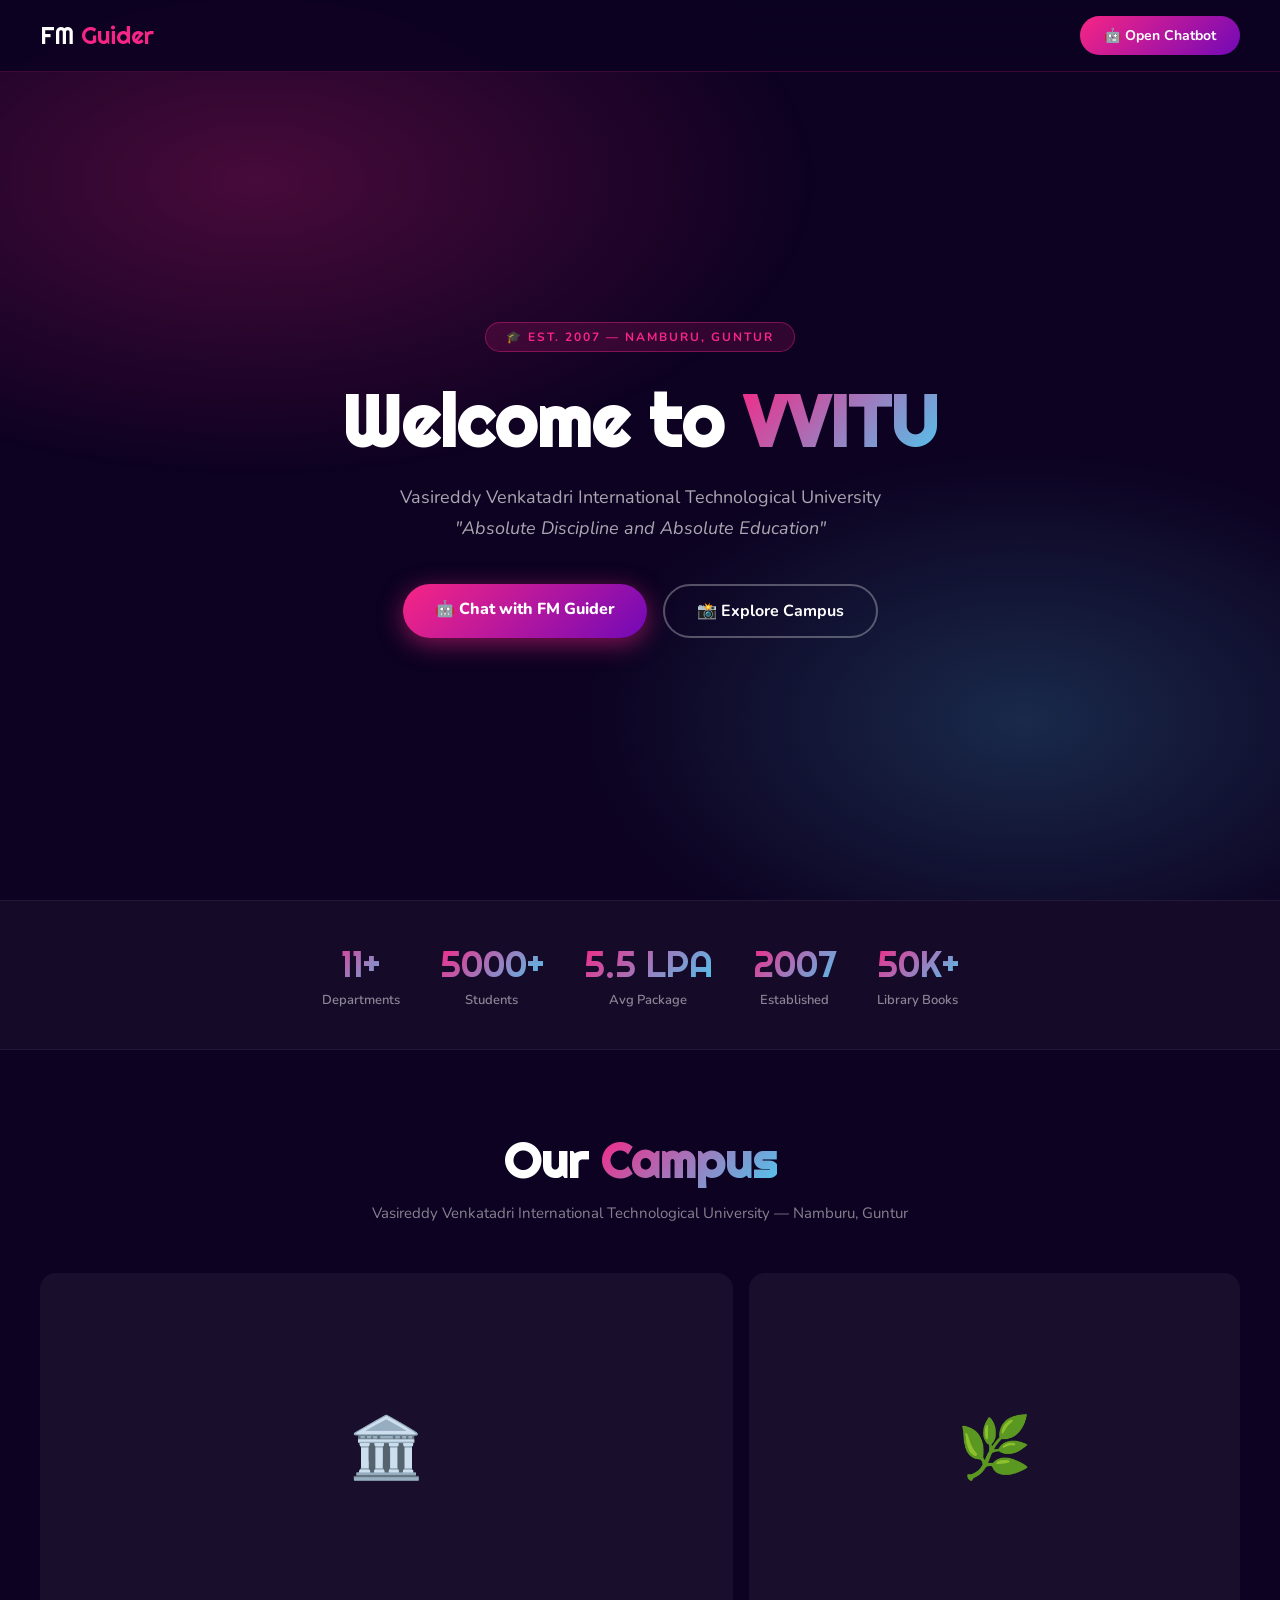
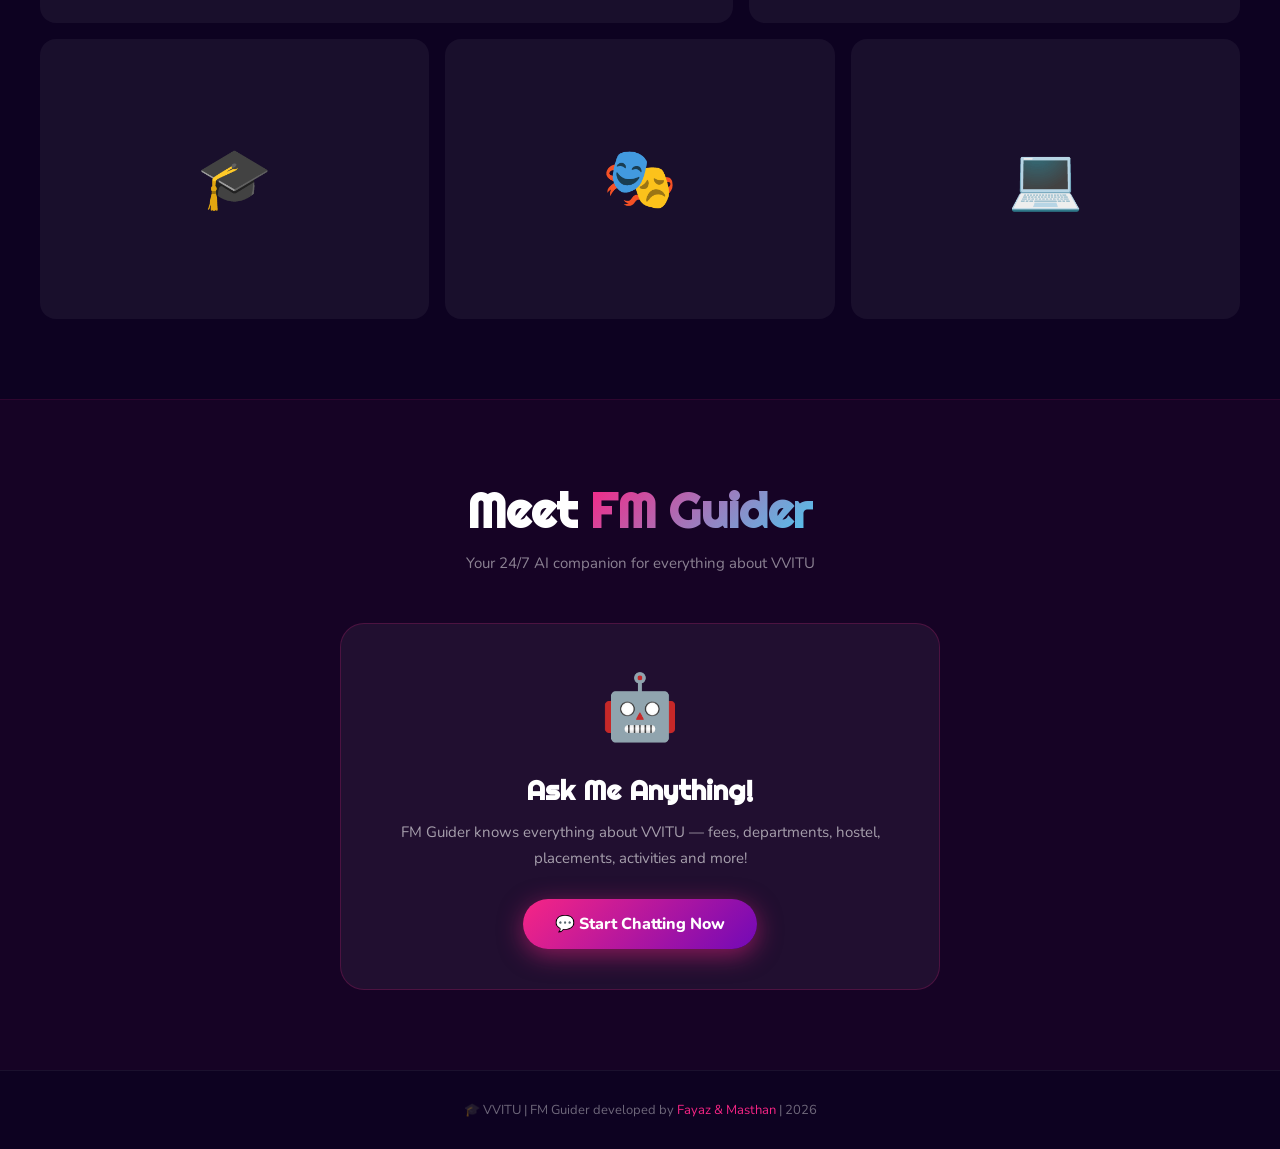
==== templates/index.html @ 121004aa "templates/index.html" ====
<!DOCTYPE html>
<html lang="en">
<head>
<meta charset="UTF-8">
<meta name="viewport" content="width=device-width, initial-scale=1.0">
<title>VVITU — FM Guider</title>
<link href="https://fonts.googleapis.com/css2?family=Nunito:wght@400;600;700;800;900&family=Righteous&display=swap" rel="stylesheet">
<style>
*{margin:0;padding:0;box-sizing:border-box;}
body{font-family:"Nunito",sans-serif;background:#0d0221;color:white;overflow-x:hidden;}
body::before{content:"";position:fixed;inset:0;background:radial-gradient(ellipse 80% 60% at 20% 20%,rgba(247,37,133,0.25) 0%,transparent 55%),radial-gradient(ellipse 70% 60% at 80% 80%,rgba(76,201,240,0.2) 0%,transparent 50%);pointer-events:none;}
nav{position:fixed;top:0;left:0;right:0;z-index:100;display:flex;justify-content:space-between;align-items:center;padding:16px 40px;background:rgba(13,2,33,0.92);backdrop-filter:blur(20px);border-bottom:1px solid rgba(247,37,133,0.2);}
.logo{font-family:"Righteous",sans-serif;font-size:24px;}.logo span{color:#f72585;}
.nav-btn{background:linear-gradient(135deg,#f72585,#7209b7);color:white;border:none;padding:10px 24px;border-radius:100px;font-size:14px;font-weight:700;cursor:pointer;font-family:"Nunito",sans-serif;text-decoration:none;}
.hero{min-height:100vh;display:flex;flex-direction:column;justify-content:center;align-items:center;text-align:center;padding:120px 20px 60px;position:relative;}
.badge{background:rgba(247,37,133,0.15);border:1px solid rgba(247,37,133,0.4);color:#f72585;padding:6px 20px;border-radius:100px;font-size:12px;font-weight:700;letter-spacing:2px;text-transform:uppercase;margin-bottom:24px;}
h1{font-family:"Righteous",sans-serif;font-size:clamp(36px,6vw,72px);margin-bottom:16px;}
h1 span{background:linear-gradient(135deg,#f72585,#4cc9f0);-webkit-background-clip:text;-webkit-text-fill-color:transparent;}
.hero p{font-size:clamp(14px,2vw,18px);color:rgba(255,255,255,0.65);max-width:600px;margin:0 auto 40px;line-height:1.7;}
.btns{display:flex;gap:16px;flex-wrap:wrap;justify-content:center;}
.btn1{background:linear-gradient(135deg,#f72585,#7209b7);color:white;border:none;padding:14px 32px;border-radius:100px;font-size:16px;font-weight:800;cursor:pointer;font-family:"Nunito",sans-serif;text-decoration:none;display:inline-block;box-shadow:0 6px 24px rgba(247,37,133,0.5);transition:all 0.3s;}
.btn1:hover{transform:translateY(-3px);}
.btn2{background:transparent;color:white;border:2px solid rgba(255,255,255,0.3);padding:14px 32px;border-radius:100px;font-size:16px;font-weight:700;cursor:pointer;font-family:"Nunito",sans-serif;text-decoration:none;display:inline-block;transition:all 0.3s;}
.btn2:hover{border-color:#f72585;color:#f72585;}
.stats{display:flex;justify-content:center;gap:40px;flex-wrap:wrap;padding:40px 20px;background:rgba(255,255,255,0.03);border-top:1px solid rgba(255,255,255,0.06);border-bottom:1px solid rgba(255,255,255,0.06);}
.stat{text-align:center;}
.sn{font-family:"Righteous",sans-serif;font-size:36px;background:linear-gradient(135deg,#f72585,#4cc9f0);-webkit-background-clip:text;-webkit-text-fill-color:transparent;}
.sl{font-size:13px;color:rgba(255,255,255,0.5);margin-top:4px;font-weight:600;}
.gsec{padding:80px 20px;}
.stitle{text-align:center;margin-bottom:50px;}
.stitle h2{font-family:"Righteous",sans-serif;font-size:clamp(28px,4vw,48px);margin-bottom:12px;}
.stitle h2 span{background:linear-gradient(135deg,#f72585,#4cc9f0);-webkit-background-clip:text;-webkit-text-fill-color:transparent;}
.stitle p{color:rgba(255,255,255,0.5);font-size:15px;}
.gg{max-width:1200px;margin:0 auto;display:grid;grid-template-columns:repeat(12,1fr);gap:16px;}
.gi{border-radius:16px;overflow:hidden;cursor:pointer;background:rgba(255,255,255,0.05);display:flex;align-items:center;justify-content:center;font-size:60px;}
.gi:nth-child(1){grid-column:span 7;height:350px;}
.gi:nth-child(2){grid-column:span 5;height:350px;}
.gi:nth-child(3){grid-column:span 4;height:280px;}
.gi:nth-child(4){grid-column:span 4;height:280px;}
.gi:nth-child(5){grid-column:span 4;height:280px;}
.csec{padding:80px 20px;text-align:center;background:rgba(247,37,133,0.04);border-top:1px solid rgba(247,37,133,0.1);}
.ccard{max-width:600px;margin:40px auto 0;background:rgba(255,255,255,0.05);border:1px solid rgba(247,37,133,0.2);border-radius:24px;padding:40px;}
.cico{font-size:64px;margin-bottom:20px;display:block;animation:float 3s ease-in-out infinite;}
@keyframes float{0%,100%{transform:translateY(0);}50%{transform:translateY(-10px);}}
.ccard h3{font-family:"Righteous",sans-serif;font-size:28px;margin-bottom:12px;}
.ccard p{color:rgba(255,255,255,0.6);margin-bottom:28px;font-size:15px;line-height:1.7;}
footer{text-align:center;padding:30px 20px;border-top:1px solid rgba(255,255,255,0.06);color:rgba(255,255,255,0.4);font-size:13px;}
footer span{color:#f72585;}
@media(max-width:768px){
nav{padding:14px 20px;}
.gi:nth-child(1),.gi:nth-child(2),.gi:nth-child(3),.gi:nth-child(4),.gi:nth-child(5){grid-column:span 12;height:180px;}
}
</style>
</head>
<body>
<nav>
<div class="logo">FM <span>Guider</span></div>
<a href="/chat" class="nav-btn">🤖 Open Chatbot</a>
</nav>
<section class="hero">
<div class="badge">🎓 Est. 2007 — Namburu, Guntur</div>
<h1>Welcome to <span>VVITU</span></h1>
<p>Vasireddy Venkatadri International Technological University<br><em>"Absolute Discipline and Absolute Education"</em></p>
<div class="btns">
<a href="/chat" class="btn1">🤖 Chat with FM Guider</a>
<a href="#gallery" class="btn2">📸 Explore Campus</a>
</div>
</section>
<div class="stats">
<div class="stat"><div class="sn">11+</div><div class="sl">Departments</div></div>
<div class="stat"><div class="sn">5000+</div><div class="sl">Students</div></div>
<div class="stat"><div class="sn">5.5 LPA</div><div class="sl">Avg Package</div></div>
<div class="stat"><div class="sn">2007</div><div class="sl">Established</div></div>
<div class="stat"><div class="sn">50K+</div><div class="sl">Library Books</div></div>
</div>
<section class="gsec" id="gallery">
<div class="stitle"><h2>Our <span>Campus</span></h2><p>Vasireddy Venkatadri International Technological University — Namburu, Guntur</p></div>
<div class="gg">
<div class="gi">🏛️</div>
<div class="gi">🌿</div>
<div class="gi">🎓</div>
<div class="gi">🎭</div>
<div class="gi">💻</div>
</div>
</section>
<section class="csec">
<div class="stitle"><h2>Meet <span>FM Guider</span></h2><p>Your 24/7 AI companion for everything about VVITU</p></div>
<div class="ccard">
<span class="cico">🤖</span>
<h3>Ask Me Anything!</h3>
<p>FM Guider knows everything about VVITU — fees, departments, hostel, placements, activities and more!</p>
<a href="/chat" class="btn1">💬 Start Chatting Now</a>
</div>
</section>
<footer>🎓 VVITU | FM Guider developed by <span>Fayaz & Masthan</span> | 2026</footer>
</body>
</html>
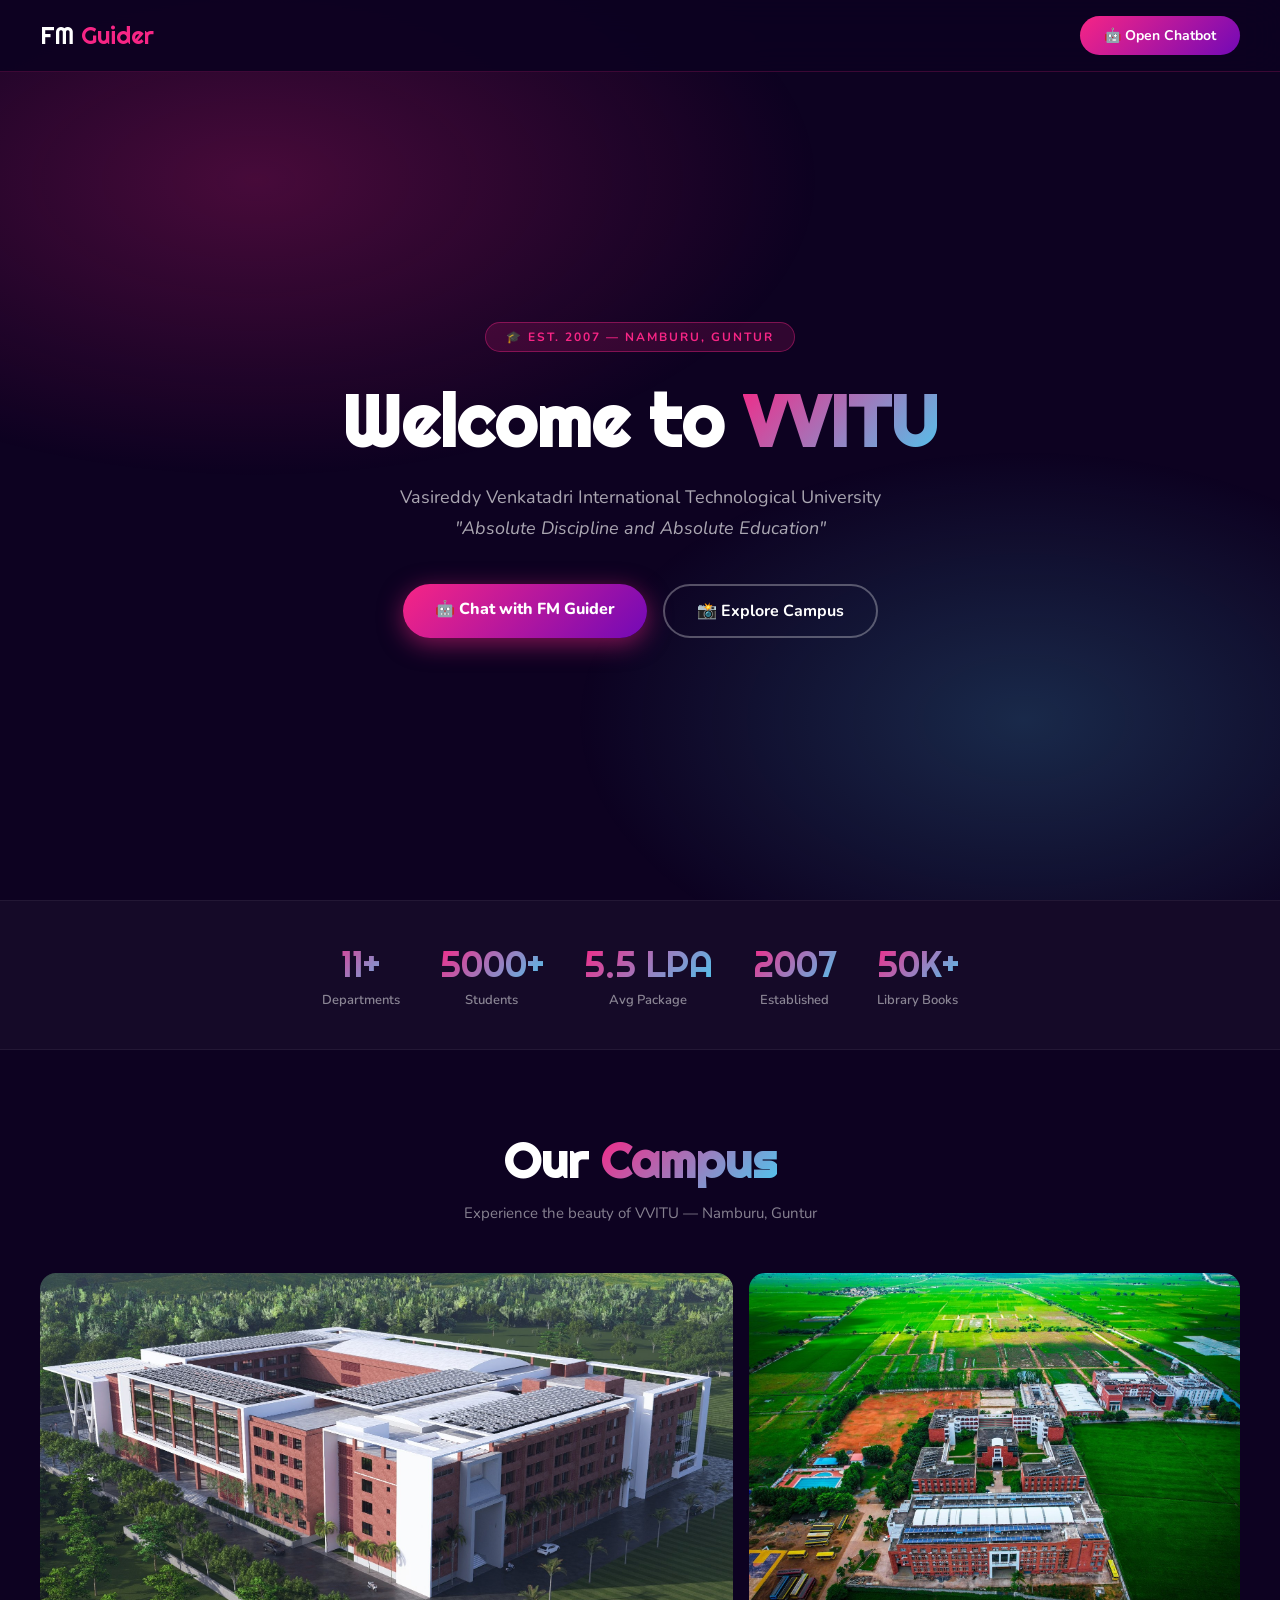
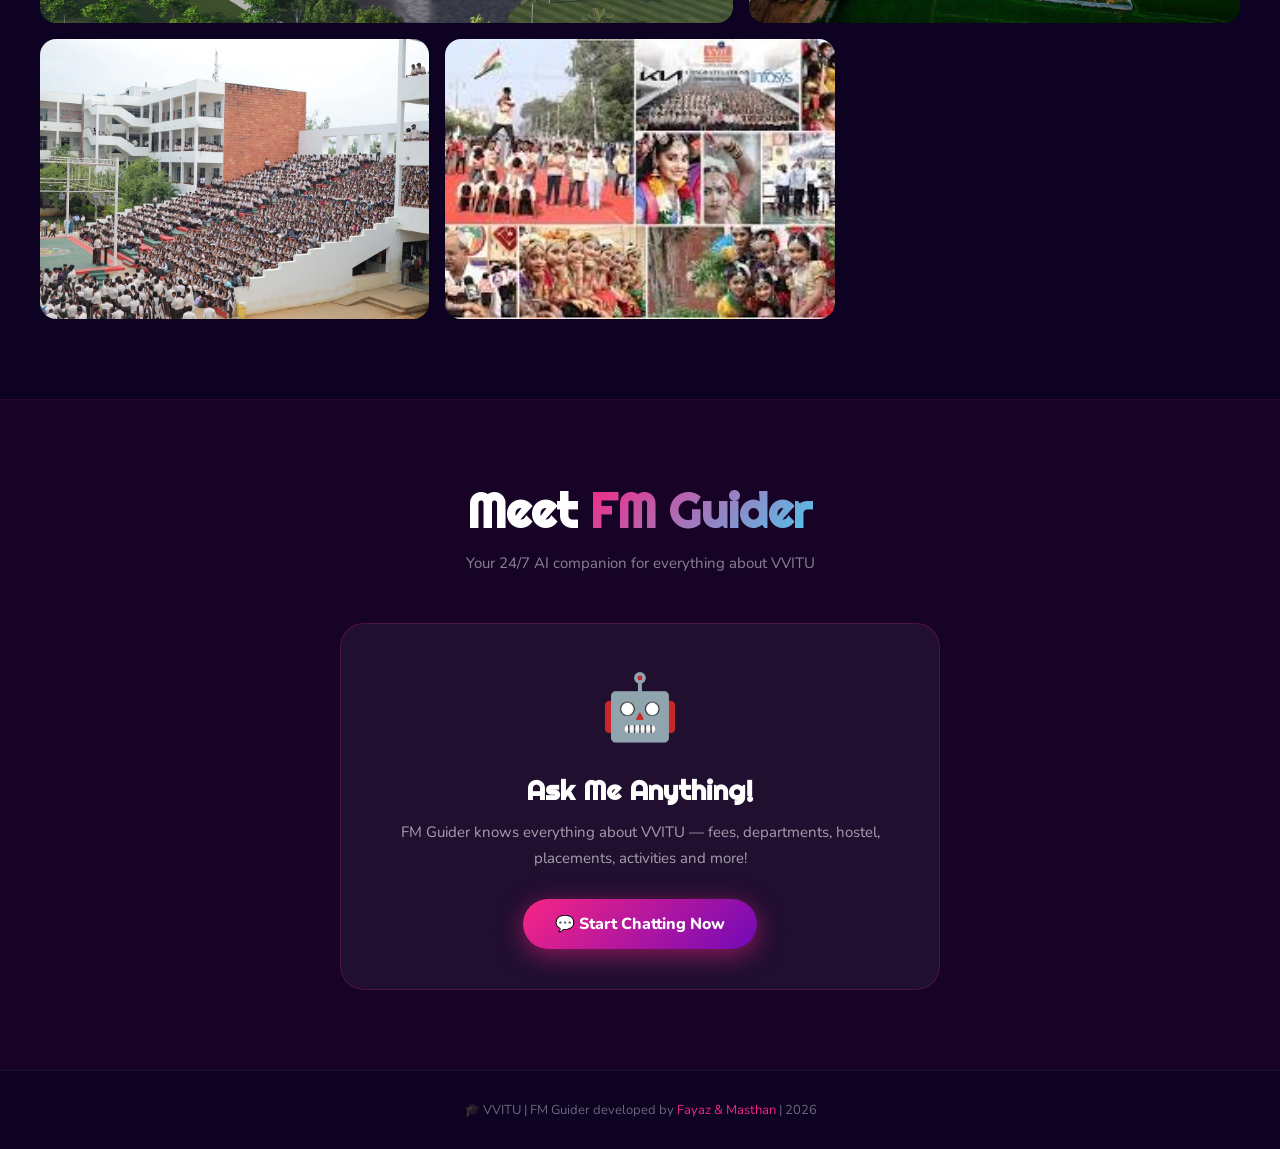
==== commit 66193eda: "Added images and removed emogies" ====
--- a/templates/index.html
+++ b/templates/index.html
@@ -13,14 +13,14 @@
 .logo{font-family:"Righteous",sans-serif;font-size:24px;}.logo span{color:#f72585;}
 .nav-btn{background:linear-gradient(135deg,#f72585,#7209b7);color:white;border:none;padding:10px 24px;border-radius:100px;font-size:14px;font-weight:700;cursor:pointer;font-family:"Nunito",sans-serif;text-decoration:none;}
 .hero{min-height:100vh;display:flex;flex-direction:column;justify-content:center;align-items:center;text-align:center;padding:120px 20px 60px;position:relative;}
-.badge{background:rgba(247,37,133,0.15);border:1px solid rgba(247,37,133,0.4);color:#f72585;padding:6px 20px;border-radius:100px;font-size:12px;font-weight:700;letter-spacing:2px;text-transform:uppercase;margin-bottom:24px;}
-h1{font-family:"Righteous",sans-serif;font-size:clamp(36px,6vw,72px);margin-bottom:16px;}
+.badge{background:rgba(247,37,133,0.15);border:1px solid rgba(247,37,133,0.4);color:#f72585;padding:6px 20px;border-radius:100px;font-size:12px;font-weight:700;letter-spacing:2px;text-transform:uppercase;margin-bottom:24px;position:relative;z-index:1;}
+h1{font-family:"Righteous",sans-serif;font-size:clamp(36px,6vw,72px);margin-bottom:16px;position:relative;z-index:1;}
 h1 span{background:linear-gradient(135deg,#f72585,#4cc9f0);-webkit-background-clip:text;-webkit-text-fill-color:transparent;}
-.hero p{font-size:clamp(14px,2vw,18px);color:rgba(255,255,255,0.65);max-width:600px;margin:0 auto 40px;line-height:1.7;}
-.btns{display:flex;gap:16px;flex-wrap:wrap;justify-content:center;}
+.hero p{font-size:clamp(14px,2vw,18px);color:rgba(255,255,255,0.65);max-width:600px;margin:0 auto 40px;line-height:1.7;position:relative;z-index:1;}
+.btns{display:flex;gap:16px;flex-wrap:wrap;justify-content:center;position:relative;z-index:1;}
 .btn1{background:linear-gradient(135deg,#f72585,#7209b7);color:white;border:none;padding:14px 32px;border-radius:100px;font-size:16px;font-weight:800;cursor:pointer;font-family:"Nunito",sans-serif;text-decoration:none;display:inline-block;box-shadow:0 6px 24px rgba(247,37,133,0.5);transition:all 0.3s;}
 .btn1:hover{transform:translateY(-3px);}
-.btn2{background:transparent;color:white;border:2px solid rgba(255,255,255,0.3);padding:14px 32px;border-radius:100px;font-size:16px;font-weight:700;cursor:pointer;font-family:"Nunito",sans-serif;text-decoration:none;display:inline-block;transition:all 0.3s;}
+.btn2{background:transparent;color:white;border:2px solid rgba(255,255,255,0.3);padding:14px 32px;border-radius:100px;font-size:16px;font-weight:700;font-family:"Nunito",sans-serif;text-decoration:none;display:inline-block;transition:all 0.3s;}
 .btn2:hover{border-color:#f72585;color:#f72585;}
 .stats{display:flex;justify-content:center;gap:40px;flex-wrap:wrap;padding:40px 20px;background:rgba(255,255,255,0.03);border-top:1px solid rgba(255,255,255,0.06);border-bottom:1px solid rgba(255,255,255,0.06);}
 .stat{text-align:center;}
@@ -32,7 +32,9 @@
 .stitle h2 span{background:linear-gradient(135deg,#f72585,#4cc9f0);-webkit-background-clip:text;-webkit-text-fill-color:transparent;}
 .stitle p{color:rgba(255,255,255,0.5);font-size:15px;}
 .gg{max-width:1200px;margin:0 auto;display:grid;grid-template-columns:repeat(12,1fr);gap:16px;}
-.gi{border-radius:16px;overflow:hidden;cursor:pointer;background:rgba(255,255,255,0.05);display:flex;align-items:center;justify-content:center;font-size:60px;}
+.gi{border-radius:16px;overflow:hidden;cursor:pointer;}
+.gi img{width:100%;height:100%;object-fit:cover;transition:transform 0.4s;display:block;}
+.gi:hover img{transform:scale(1.05);}
 .gi:nth-child(1){grid-column:span 7;height:350px;}
 .gi:nth-child(2){grid-column:span 5;height:350px;}
 .gi:nth-child(3){grid-column:span 4;height:280px;}
@@ -48,15 +50,12 @@
 footer span{color:#f72585;}
 @media(max-width:768px){
 nav{padding:14px 20px;}
-.gi:nth-child(1),.gi:nth-child(2),.gi:nth-child(3),.gi:nth-child(4),.gi:nth-child(5){grid-column:span 12;height:180px;}
+.gi:nth-child(1),.gi:nth-child(2),.gi:nth-child(3),.gi:nth-child(4),.gi:nth-child(5){grid-column:span 12;height:220px;}
 }
 </style>
 </head>
 <body>
-<nav>
-<div class="logo">FM <span>Guider</span></div>
-<a href="/chat" class="nav-btn">🤖 Open Chatbot</a>
-</nav>
+<nav><div class="logo">FM <span>Guider</span></div><a href="/chat" class="nav-btn">🤖 Open Chatbot</a></nav>
 <section class="hero">
 <div class="badge">🎓 Est. 2007 — Namburu, Guntur</div>
 <h1>Welcome to <span>VVITU</span></h1>
@@ -74,13 +73,13 @@
 <div class="stat"><div class="sn">50K+</div><div class="sl">Library Books</div></div>
 </div>
 <section class="gsec" id="gallery">
-<div class="stitle"><h2>Our <span>Campus</span></h2><p>Vasireddy Venkatadri International Technological University — Namburu, Guntur</p></div>
+<div class="stitle"><h2>Our <span>Campus</span></h2><p>Experience the beauty of VVITU — Namburu, Guntur</p></div>
 <div class="gg">
-<div class="gi">🏛️</div>
-<div class="gi">🌿</div>
-<div class="gi">🎓</div>
-<div class="gi">🎭</div>
-<div class="gi">💻</div>
+<div class="gi"><img src="[data-uri]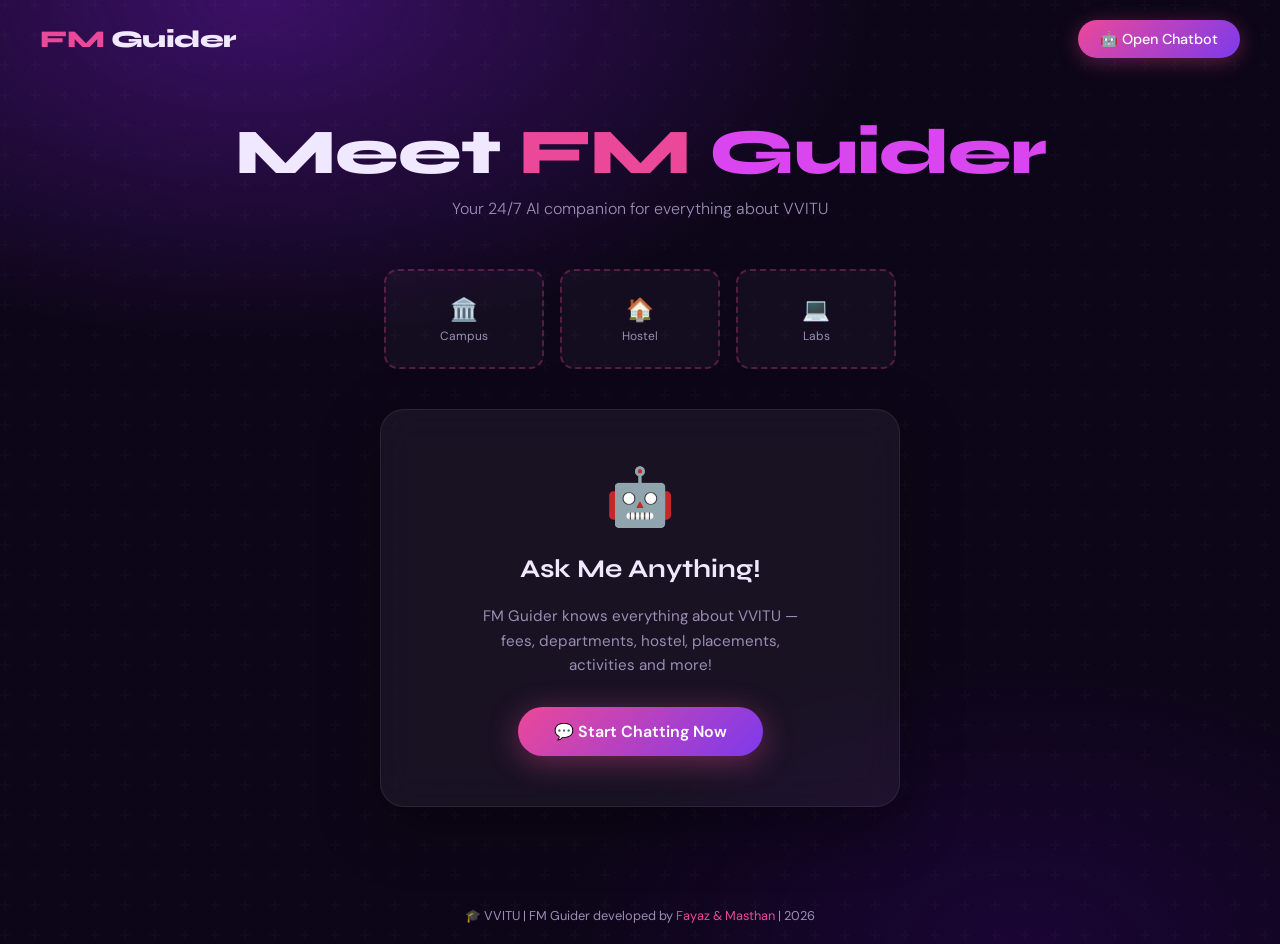
==== commit dd89e6b5: "updated index.html" ====
--- a/templates/index.html
+++ b/templates/index.html
@@ -1,96 +1,710 @@
 <!DOCTYPE html>
 <html lang="en">
 <head>
-<meta charset="UTF-8">
-<meta name="viewport" content="width=device-width, initial-scale=1.0">
-<title>VVITU — FM Guider</title>
-<link href="https://fonts.googleapis.com/css2?family=Nunito:wght@400;600;700;800;900&family=Righteous&display=swap" rel="stylesheet">
+<meta charset="UTF-8"/>
+<meta name="viewport" content="width=device-width, initial-scale=1.0"/>
+<title>FM Guider – VVITU AI Companion</title>
 <style>
-*{margin:0;padding:0;box-sizing:border-box;}
-body{font-family:"Nunito",sans-serif;background:#0d0221;color:white;overflow-x:hidden;}
-body::before{content:"";position:fixed;inset:0;background:radial-gradient(ellipse 80% 60% at 20% 20%,rgba(247,37,133,0.25) 0%,transparent 55%),radial-gradient(ellipse 70% 60% at 80% 80%,rgba(76,201,240,0.2) 0%,transparent 50%);pointer-events:none;}
-nav{position:fixed;top:0;left:0;right:0;z-index:100;display:flex;justify-content:space-between;align-items:center;padding:16px 40px;background:rgba(13,2,33,0.92);backdrop-filter:blur(20px);border-bottom:1px solid rgba(247,37,133,0.2);}
-.logo{font-family:"Righteous",sans-serif;font-size:24px;}.logo span{color:#f72585;}
-.nav-btn{background:linear-gradient(135deg,#f72585,#7209b7);color:white;border:none;padding:10px 24px;border-radius:100px;font-size:14px;font-weight:700;cursor:pointer;font-family:"Nunito",sans-serif;text-decoration:none;}
-.hero{min-height:100vh;display:flex;flex-direction:column;justify-content:center;align-items:center;text-align:center;padding:120px 20px 60px;position:relative;}
-.badge{background:rgba(247,37,133,0.15);border:1px solid rgba(247,37,133,0.4);color:#f72585;padding:6px 20px;border-radius:100px;font-size:12px;font-weight:700;letter-spacing:2px;text-transform:uppercase;margin-bottom:24px;position:relative;z-index:1;}
-h1{font-family:"Righteous",sans-serif;font-size:clamp(36px,6vw,72px);margin-bottom:16px;position:relative;z-index:1;}
-h1 span{background:linear-gradient(135deg,#f72585,#4cc9f0);-webkit-background-clip:text;-webkit-text-fill-color:transparent;}
-.hero p{font-size:clamp(14px,2vw,18px);color:rgba(255,255,255,0.65);max-width:600px;margin:0 auto 40px;line-height:1.7;position:relative;z-index:1;}
-.btns{display:flex;gap:16px;flex-wrap:wrap;justify-content:center;position:relative;z-index:1;}
-.btn1{background:linear-gradient(135deg,#f72585,#7209b7);color:white;border:none;padding:14px 32px;border-radius:100px;font-size:16px;font-weight:800;cursor:pointer;font-family:"Nunito",sans-serif;text-decoration:none;display:inline-block;box-shadow:0 6px 24px rgba(247,37,133,0.5);transition:all 0.3s;}
-.btn1:hover{transform:translateY(-3px);}
-.btn2{background:transparent;color:white;border:2px solid rgba(255,255,255,0.3);padding:14px 32px;border-radius:100px;font-size:16px;font-weight:700;font-family:"Nunito",sans-serif;text-decoration:none;display:inline-block;transition:all 0.3s;}
-.btn2:hover{border-color:#f72585;color:#f72585;}
-.stats{display:flex;justify-content:center;gap:40px;flex-wrap:wrap;padding:40px 20px;background:rgba(255,255,255,0.03);border-top:1px solid rgba(255,255,255,0.06);border-bottom:1px solid rgba(255,255,255,0.06);}
-.stat{text-align:center;}
-.sn{font-family:"Righteous",sans-serif;font-size:36px;background:linear-gradient(135deg,#f72585,#4cc9f0);-webkit-background-clip:text;-webkit-text-fill-color:transparent;}
-.sl{font-size:13px;color:rgba(255,255,255,0.5);margin-top:4px;font-weight:600;}
-.gsec{padding:80px 20px;}
-.stitle{text-align:center;margin-bottom:50px;}
-.stitle h2{font-family:"Righteous",sans-serif;font-size:clamp(28px,4vw,48px);margin-bottom:12px;}
-.stitle h2 span{background:linear-gradient(135deg,#f72585,#4cc9f0);-webkit-background-clip:text;-webkit-text-fill-color:transparent;}
-.stitle p{color:rgba(255,255,255,0.5);font-size:15px;}
-.gg{max-width:1200px;margin:0 auto;display:grid;grid-template-columns:repeat(12,1fr);gap:16px;}
-.gi{border-radius:16px;overflow:hidden;cursor:pointer;}
-.gi img{width:100%;height:100%;object-fit:cover;transition:transform 0.4s;display:block;}
-.gi:hover img{transform:scale(1.05);}
-.gi:nth-child(1){grid-column:span 7;height:350px;}
-.gi:nth-child(2){grid-column:span 5;height:350px;}
-.gi:nth-child(3){grid-column:span 4;height:280px;}
-.gi:nth-child(4){grid-column:span 4;height:280px;}
-.gi:nth-child(5){grid-column:span 4;height:280px;}
-.csec{padding:80px 20px;text-align:center;background:rgba(247,37,133,0.04);border-top:1px solid rgba(247,37,133,0.1);}
-.ccard{max-width:600px;margin:40px auto 0;background:rgba(255,255,255,0.05);border:1px solid rgba(247,37,133,0.2);border-radius:24px;padding:40px;}
-.cico{font-size:64px;margin-bottom:20px;display:block;animation:float 3s ease-in-out infinite;}
-@keyframes float{0%,100%{transform:translateY(0);}50%{transform:translateY(-10px);}}
-.ccard h3{font-family:"Righteous",sans-serif;font-size:28px;margin-bottom:12px;}
-.ccard p{color:rgba(255,255,255,0.6);margin-bottom:28px;font-size:15px;line-height:1.7;}
-footer{text-align:center;padding:30px 20px;border-top:1px solid rgba(255,255,255,0.06);color:rgba(255,255,255,0.4);font-size:13px;}
-footer span{color:#f72585;}
-@media(max-width:768px){
-nav{padding:14px 20px;}
-.gi:nth-child(1),.gi:nth-child(2),.gi:nth-child(3),.gi:nth-child(4),.gi:nth-child(5){grid-column:span 12;height:220px;}
-}
+  @import url('https://fonts.googleapis.com/css2?family=Syne:wght@400;600;700;800&family=DM+Sans:wght@300;400;500&display=swap');
+
+  :root {
+    --bg: #0d0618;
+    --bg2: #130a24;
+    --purple: #7c3aed;
+    --pink: #ec4899;
+    --magenta: #d946ef;
+    --card: rgba(255,255,255,0.04);
+    --border: rgba(255,255,255,0.08);
+    --text: #f0e8ff;
+    --muted: #9c8db5;
+    --bot-bg: #ffffff;
+    --user-bubble: linear-gradient(135deg, #ec4899, #7c3aed);
+    --bot-bubble: #ffffff;
+  }
+
+  * { margin: 0; padding: 0; box-sizing: border-box; }
+
+  body {
+    font-family: 'DM Sans', sans-serif;
+    background: var(--bg);
+    color: var(--text);
+    min-height: 100vh;
+    overflow-x: hidden;
+  }
+
+  /* ── PAGES ── */
+  .page { display: none; }
+  .page.active { display: flex; flex-direction: column; }
+
+  /* Landing can scroll freely */
+  #landing.active { min-height: 100vh; }
+
+  /* Chatbot is locked to viewport — messages scroll inside */
+  #chatbot.active {
+    height: 100vh;
+    max-height: 100vh;
+    overflow: hidden;
+  }
+
+  /* ─────────────── LANDING PAGE ─────────────── */
+  #landing {
+    background: radial-gradient(ellipse 80% 60% at 20% 0%, #3b1066 0%, transparent 60%),
+                radial-gradient(ellipse 60% 50% at 80% 100%, #1a0535 0%, transparent 60%),
+                var(--bg);
+    position: relative;
+    overflow: hidden;
+  }
+
+  #landing::before {
+    content: '';
+    position: absolute;
+    inset: 0;
+    background: url("data:image/svg+xml,%3Csvg width='60' height='60' viewBox='0 0 60 60' xmlns='http://www.w3.org/2000/svg'%3E%3Cg fill='none' fill-rule='evenodd'%3E%3Cg fill='%239C92AC' fill-opacity='0.03'%3E%3Cpath d='M36 34v-4h-2v4h-4v2h4v4h2v-4h4v-2h-4zm0-30V0h-2v4h-4v2h4v4h2V6h4V4h-4zM6 34v-4H4v4H0v2h4v4h2v-4h4v-2H6zM6 4V0H4v4H0v2h4v4h2V6h4V4H6z'/%3E%3C/g%3E%3C/g%3E%3C/svg%3E");
+    pointer-events: none;
+  }
+
+  /* Landing Nav */
+  .l-nav {
+    display: flex;
+    align-items: center;
+    justify-content: space-between;
+    padding: 20px 40px;
+    position: relative;
+    z-index: 10;
+  }
+
+  .l-logo {
+    font-family: 'Syne', sans-serif;
+    font-size: 1.5rem;
+    font-weight: 800;
+    letter-spacing: -0.5px;
+  }
+
+  .l-logo span { color: var(--pink); }
+
+  .btn-open {
+    background: linear-gradient(135deg, var(--pink), var(--purple));
+    color: #fff;
+    border: none;
+    border-radius: 50px;
+    padding: 10px 22px;
+    font-family: 'DM Sans', sans-serif;
+    font-size: 0.9rem;
+    font-weight: 500;
+    cursor: pointer;
+    display: flex;
+    align-items: center;
+    gap: 8px;
+    transition: opacity 0.2s, transform 0.2s;
+    box-shadow: 0 4px 20px rgba(236, 72, 153, 0.35);
+  }
+
+  .btn-open:hover { opacity: 0.9; transform: translateY(-1px); }
+
+  /* Landing Hero */
+  .l-hero {
+    flex: 1;
+    display: flex;
+    flex-direction: column;
+    align-items: center;
+    justify-content: center;
+    text-align: center;
+    padding: 40px 20px 80px;
+    position: relative;
+    z-index: 10;
+    gap: 40px;
+  }
+
+  .l-title {
+    font-family: 'Syne', sans-serif;
+    font-size: clamp(2.2rem, 6vw, 4rem);
+    font-weight: 800;
+    line-height: 1.1;
+    letter-spacing: -1px;
+  }
+
+  .l-title .fm { color: var(--pink); }
+  .l-title .guider { color: var(--magenta); }
+
+  .l-subtitle {
+    color: var(--muted);
+    font-size: 1rem;
+    margin-top: 10px;
+    font-weight: 300;
+  }
+
+  /* Bot card */
+  .bot-card {
+    background: rgba(255,255,255,0.05);
+    backdrop-filter: blur(20px);
+    border: 1px solid var(--border);
+    border-radius: 24px;
+    padding: 50px 40px;
+    max-width: 520px;
+    width: 100%;
+    display: flex;
+    flex-direction: column;
+    align-items: center;
+    gap: 20px;
+    box-shadow: 0 20px 60px rgba(0,0,0,0.4);
+  }
+
+  .bot-emoji { font-size: 3.5rem; animation: float 3s ease-in-out infinite; }
+
+  @keyframes float {
+    0%, 100% { transform: translateY(0); }
+    50% { transform: translateY(-8px); }
+  }
+
+  .bot-card h2 {
+    font-family: 'Syne', sans-serif;
+    font-size: 1.6rem;
+    font-weight: 700;
+  }
+
+  .bot-card p {
+    color: var(--muted);
+    font-size: 0.95rem;
+    line-height: 1.6;
+    text-align: center;
+    max-width: 340px;
+  }
+
+  .btn-start {
+    background: linear-gradient(135deg, var(--pink), var(--purple));
+    color: #fff;
+    border: none;
+    border-radius: 50px;
+    padding: 14px 36px;
+    font-family: 'DM Sans', sans-serif;
+    font-size: 1rem;
+    font-weight: 600;
+    cursor: pointer;
+    display: flex;
+    align-items: center;
+    gap: 10px;
+    transition: transform 0.2s, box-shadow 0.2s;
+    box-shadow: 0 6px 30px rgba(236, 72, 153, 0.4);
+    margin-top: 10px;
+  }
+
+  .btn-start:hover { transform: translateY(-2px); box-shadow: 0 10px 40px rgba(236, 72, 153, 0.5); }
+
+  /* Image row on landing */
+  .l-images {
+    display: flex;
+    gap: 16px;
+    flex-wrap: wrap;
+    justify-content: center;
+    margin-top: 10px;
+  }
+
+  .l-img-slot {
+    width: 160px;
+    height: 100px;
+    border-radius: 14px;
+    border: 2px dashed rgba(236,72,153,0.3);
+    background: rgba(255,255,255,0.03);
+    display: flex;
+    flex-direction: column;
+    align-items: center;
+    justify-content: center;
+    gap: 6px;
+    color: var(--muted);
+    font-size: 0.75rem;
+    overflow: hidden;
+    position: relative;
+    cursor: pointer;
+    transition: border-color 0.2s;
+  }
+
+  .l-img-slot:hover { border-color: var(--pink); }
+  .l-img-slot img { width: 100%; height: 100%; object-fit: cover; position: absolute; inset: 0; border-radius: 12px; }
+  .l-img-slot .slot-label { z-index: 1; display: flex; flex-direction: column; align-items: center; gap: 4px; }
+  .l-img-slot .slot-icon { font-size: 1.4rem; }
+
+  /* Landing footer */
+  .l-footer {
+    text-align: center;
+    padding: 20px;
+    color: var(--muted);
+    font-size: 0.8rem;
+    position: relative;
+    z-index: 10;
+  }
+
+  .l-footer a { color: var(--pink); text-decoration: none; }
+
+  /* ─────────────── CHATBOT PAGE ─────────────── */
+  #chatbot {
+    background: #f7f0ff;
+    flex-direction: column;
+  }
+
+  /* Chat Header */
+  .c-header {
+    background: linear-gradient(135deg, #7c3aed, #a855f7);
+    padding: 16px 24px;
+    display: flex;
+    align-items: center;
+    gap: 14px;
+    position: relative;
+    box-shadow: 0 4px 20px rgba(124, 58, 237, 0.3);
+  }
+
+  .c-header-icon {
+    width: 44px;
+    height: 44px;
+    background: rgba(255,255,255,0.2);
+    border-radius: 12px;
+    display: flex;
+    align-items: center;
+    justify-content: center;
+    font-size: 1.4rem;
+  }
+
+  .c-header-info { flex: 1; }
+
+  .c-header-info h1 {
+    font-family: 'Syne', sans-serif;
+    font-size: 1.2rem;
+    font-weight: 700;
+    color: #fff;
+  }
+
+  .c-header-info p {
+    font-size: 0.8rem;
+    color: rgba(255,255,255,0.7);
+  }
+
+  .c-online {
+    width: 10px;
+    height: 10px;
+    background: #4ade80;
+    border-radius: 50%;
+    box-shadow: 0 0 8px #4ade80;
+  }
+
+  /* CLOSE BUTTON */
+  .btn-close {
+    width: 36px;
+    height: 36px;
+    border-radius: 50%;
+    background: rgba(255,255,255,0.15);
+    border: 1px solid rgba(255,255,255,0.25);
+    color: #fff;
+    font-size: 1.1rem;
+    font-weight: 700;
+    cursor: pointer;
+    display: flex;
+    align-items: center;
+    justify-content: center;
+    transition: background 0.2s, transform 0.2s;
+    line-height: 1;
+  }
+
+  .btn-close:hover {
+    background: rgba(255,255,255,0.3);
+    transform: scale(1.1) rotate(90deg);
+  }
+
+  /* Quick action pills */
+  .c-pills {
+    display: flex;
+    gap: 8px;
+    padding: 12px 18px;
+    overflow-x: auto;
+    scrollbar-width: none;
+    background: #fff;
+    border-bottom: 1px solid #e8d8ff;
+  }
+
+  .c-pills::-webkit-scrollbar { display: none; }
+
+  .pill {
+    white-space: nowrap;
+    background: #fff;
+    border: 1.5px solid #e8d8ff;
+    border-radius: 50px;
+    padding: 6px 14px;
+    font-size: 0.8rem;
+    cursor: pointer;
+    transition: all 0.2s;
+    color: #5b21b6;
+    font-weight: 500;
+    display: flex;
+    align-items: center;
+    gap: 5px;
+  }
+
+  .pill:hover {
+    background: linear-gradient(135deg, #ec4899, #7c3aed);
+    color: #fff;
+    border-color: transparent;
+  }
+
+  /* Messages */
+  .c-messages {
+    flex: 1;
+    min-height: 0;
+    overflow-y: auto;
+    padding: 20px 16px;
+    display: flex;
+    flex-direction: column;
+    gap: 16px;
+    scroll-behavior: smooth;
+  }
+
+  .c-messages::-webkit-scrollbar { width: 4px; }
+  .c-messages::-webkit-scrollbar-track { background: transparent; }
+  .c-messages::-webkit-scrollbar-thumb { background: #d8b4fe; border-radius: 4px; }
+
+  /* Message bubbles */
+  .msg { display: flex; align-items: flex-end; gap: 10px; max-width: 88%; animation: msgIn 0.3s ease; }
+
+  @keyframes msgIn {
+    from { opacity: 0; transform: translateY(10px); }
+    to { opacity: 1; transform: translateY(0); }
+  }
+
+  .msg.user { align-self: flex-end; flex-direction: row-reverse; }
+  .msg.bot  { align-self: flex-start; }
+
+  .msg-avatar {
+    width: 32px;
+    height: 32px;
+    border-radius: 50%;
+    background: #e8d8ff;
+    display: flex;
+    align-items: center;
+    justify-content: center;
+    font-size: 1rem;
+    flex-shrink: 0;
+  }
+
+  .msg.user .msg-avatar {
+    background: linear-gradient(135deg, #ec4899, #7c3aed);
+    color: #fff;
+    font-size: 0.9rem;
+  }
+
+  .msg-bubble {
+    border-radius: 18px;
+    padding: 12px 16px;
+    font-size: 0.9rem;
+    line-height: 1.55;
+    max-width: 100%;
+  }
+
+  .msg.user .msg-bubble {
+    background: linear-gradient(135deg, #ec4899, #7c3aed);
+    color: #fff;
+    border-bottom-right-radius: 4px;
+  }
+
+  .msg.bot .msg-bubble {
+    background: #fff;
+    color: #1a0535;
+    border-bottom-left-radius: 4px;
+    box-shadow: 0 2px 12px rgba(124,58,237,0.1);
+  }
+
+  /* Typing indicator */
+  .typing { display: flex; align-items: center; gap: 5px; padding: 14px 16px; }
+  .typing span {
+    width: 7px; height: 7px; border-radius: 50%; background: #a855f7;
+    animation: bounce 1.2s infinite ease-in-out;
+  }
+  .typing span:nth-child(2) { animation-delay: 0.2s; }
+  .typing span:nth-child(3) { animation-delay: 0.4s; }
+
+  @keyframes bounce {
+    0%, 80%, 100% { transform: translateY(0); opacity: 0.4; }
+    40% { transform: translateY(-6px); opacity: 1; }
+  }
+
+  /* Input bar */
+  .c-input-bar {
+    padding: 14px 16px;
+    background: #fff;
+    border-top: 1px solid #e8d8ff;
+    display: flex;
+    gap: 10px;
+    align-items: center;
+  }
+
+  .c-input {
+    flex: 1;
+    border: 1.5px solid #e8d8ff;
+    border-radius: 50px;
+    padding: 11px 18px;
+    font-family: 'DM Sans', sans-serif;
+    font-size: 0.92rem;
+    outline: none;
+    color: #1a0535;
+    transition: border-color 0.2s;
+    background: #faf6ff;
+  }
+
+  .c-input:focus { border-color: #a855f7; }
+  .c-input::placeholder { color: #b89ed4; }
+
+  .btn-send {
+    width: 44px;
+    height: 44px;
+    border-radius: 50%;
+    background: linear-gradient(135deg, #ec4899, #7c3aed);
+    border: none;
+    color: #fff;
+    font-size: 1.1rem;
+    cursor: pointer;
+    display: flex;
+    align-items: center;
+    justify-content: center;
+    transition: transform 0.2s, box-shadow 0.2s;
+    box-shadow: 0 4px 16px rgba(124,58,237,0.35);
+    flex-shrink: 0;
+  }
+
+  .btn-send:hover { transform: scale(1.08); box-shadow: 0 6px 20px rgba(124,58,237,0.5); }
+
+  /* Chat footer */
+  .c-footer {
+    text-align: center;
+    padding: 8px;
+    font-size: 0.72rem;
+    color: #b89ed4;
+    background: #fff;
+  }
+
+  /* Scrollbar */
+  html { scrollbar-width: thin; scrollbar-color: #7c3aed transparent; }
 </style>
 </head>
 <body>
-<nav><div class="logo">FM <span>Guider</span></div><a href="/chat" class="nav-btn">🤖 Open Chatbot</a></nav>
-<section class="hero">
-<div class="badge">🎓 Est. 2007 — Namburu, Guntur</div>
-<h1>Welcome to <span>VVITU</span></h1>
-<p>Vasireddy Venkatadri International Technological University<br><em>"Absolute Discipline and Absolute Education"</em></p>
-<div class="btns">
-<a href="/chat" class="btn1">🤖 Chat with FM Guider</a>
-<a href="#gallery" class="btn2">📸 Explore Campus</a>
+
+<!-- ═══════════════ LANDING PAGE ═══════════════ -->
+<div id="landing" class="page active">
+
+  <nav class="l-nav">
+    <div class="l-logo"><span>FM</span> Guider</div>
+    <button class="btn-open" onclick="goTo('chatbot')">🤖 Open Chatbot</button>
+  </nav>
+
+  <div class="l-hero">
+    <div>
+      <div class="l-title">Meet <span class="fm">FM</span> <span class="guider">Guider</span></div>
+      <div class="l-subtitle">Your 24/7 AI companion for everything about VVITU</div>
+    </div>
+
+    <!-- Image slots — replace src with your image paths -->
+    <div class="l-images">
+      <div class="l-img-slot" title="Image 1">
+        <!-- To add image: <img src="your-image1.jpg" alt="Campus"> -->
+        <div class="slot-label">
+          <span class="slot-icon">🏛️</span>
+          <span>Campus</span>
+        </div>
+      </div>
+      <div class="l-img-slot" title="Image 2">
+        <!-- To add image: <img src="your-image2.jpg" alt="Hostel"> -->
+        <div class="slot-label">
+          <span class="slot-icon">🏠</span>
+          <span>Hostel</span>
+        </div>
+      </div>
+      <div class="l-img-slot" title="Image 3">
+        <!-- To add image: <img src="your-image3.jpg" alt="Labs"> -->
+        <div class="slot-label">
+          <span class="slot-icon">💻</span>
+          <span>Labs</span>
+        </div>
+      </div>
+    </div>
+
+    <div class="bot-card">
+      <div class="bot-emoji">🤖</div>
+      <h2>Ask Me Anything!</h2>
+      <p>FM Guider knows everything about VVITU — fees, departments, hostel, placements, activities and more!</p>
+      <button class="btn-start" onclick="goTo('chatbot')">💬 Start Chatting Now</button>
+    </div>
+  </div>
+
+  <footer class="l-footer">
+    🎓 VVITU | FM Guider developed by <a href="#">Fayaz &amp; Masthan</a> | 2026
+  </footer>
 </div>
-</section>
-<div class="stats">
-<div class="stat"><div class="sn">11+</div><div class="sl">Departments</div></div>
-<div class="stat"><div class="sn">5000+</div><div class="sl">Students</div></div>
-<div class="stat"><div class="sn">5.5 LPA</div><div class="sl">Avg Package</div></div>
-<div class="stat"><div class="sn">2007</div><div class="sl">Established</div></div>
-<div class="stat"><div class="sn">50K+</div><div class="sl">Library Books</div></div>
+
+<!-- ═══════════════ CHATBOT PAGE ═══════════════ -->
+<div id="chatbot" class="page">
+
+  <div class="c-header">
+    <div class="c-header-icon">🎓</div>
+    <div class="c-header-info">
+      <h1>FM Guider</h1>
+      <p>Your VVITU AI Companion — by Fayaz &amp; Masthan</p>
+    </div>
+    <div class="c-online"></div>
+    <button class="btn-close" onclick="goTo('landing')" title="Back to Home">✕</button>
+  </div>
+
+  <div class="c-pills">
+    <button class="pill" onclick="sendQuick('⏰ What are the college timings?')">⏰ Timings</button>
+    <button class="pill" onclick="sendQuick('🏠 Tell me about the hostel facilities and fees.')">🏠 Hostel</button>
+    <button class="pill" onclick="sendQuick('💰 What are the course fees?')">💰 Fees</button>
+    <button class="pill" onclick="sendQuick('🏫 What departments are available at VVITU?')">🏫 Departments</button>
+    <button class="pill" onclick="sendQuick('💼 What are the placement statistics?')">💼 Placements</button>
+    <button class="pill" onclick="sendQuick('🎉 What extracurricular activities are available?')">🎉 Activities</button>
+  </div>
+
+  <div class="c-messages" id="messages">
+    <div class="msg bot">
+      <div class="msg-avatar">🎓</div>
+      <div class="msg-bubble">
+        👋 Hey! I'm <strong>FM Guider</strong>, your VVITU AI companion!<br><br>
+        Ask me anything about <strong>fees, hostel, departments, placements, timings</strong> or any other VVITU-related queries. I'm here 24/7! 😊
+      </div>
+    </div>
+  </div>
+
+  <div class="c-input-bar">
+    <input class="c-input" id="userInput" type="text" placeholder="Ask anything about VVITU..." onkeydown="if(event.key==='Enter') sendMsg()"/>
+    <button class="btn-send" onclick="sendMsg()">➤</button>
+  </div>
+
+  <div class="c-footer">🎓 FM Guider — Developed by Fayaz &amp; Masthan | VVITU 2026</div>
 </div>
-<section class="gsec" id="gallery">
-<div class="stitle"><h2>Our <span>Campus</span></h2><p>Experience the beauty of VVITU — Namburu, Guntur</p></div>
-<div class="gg">
-<div class="gi"><img src="[data-uri]